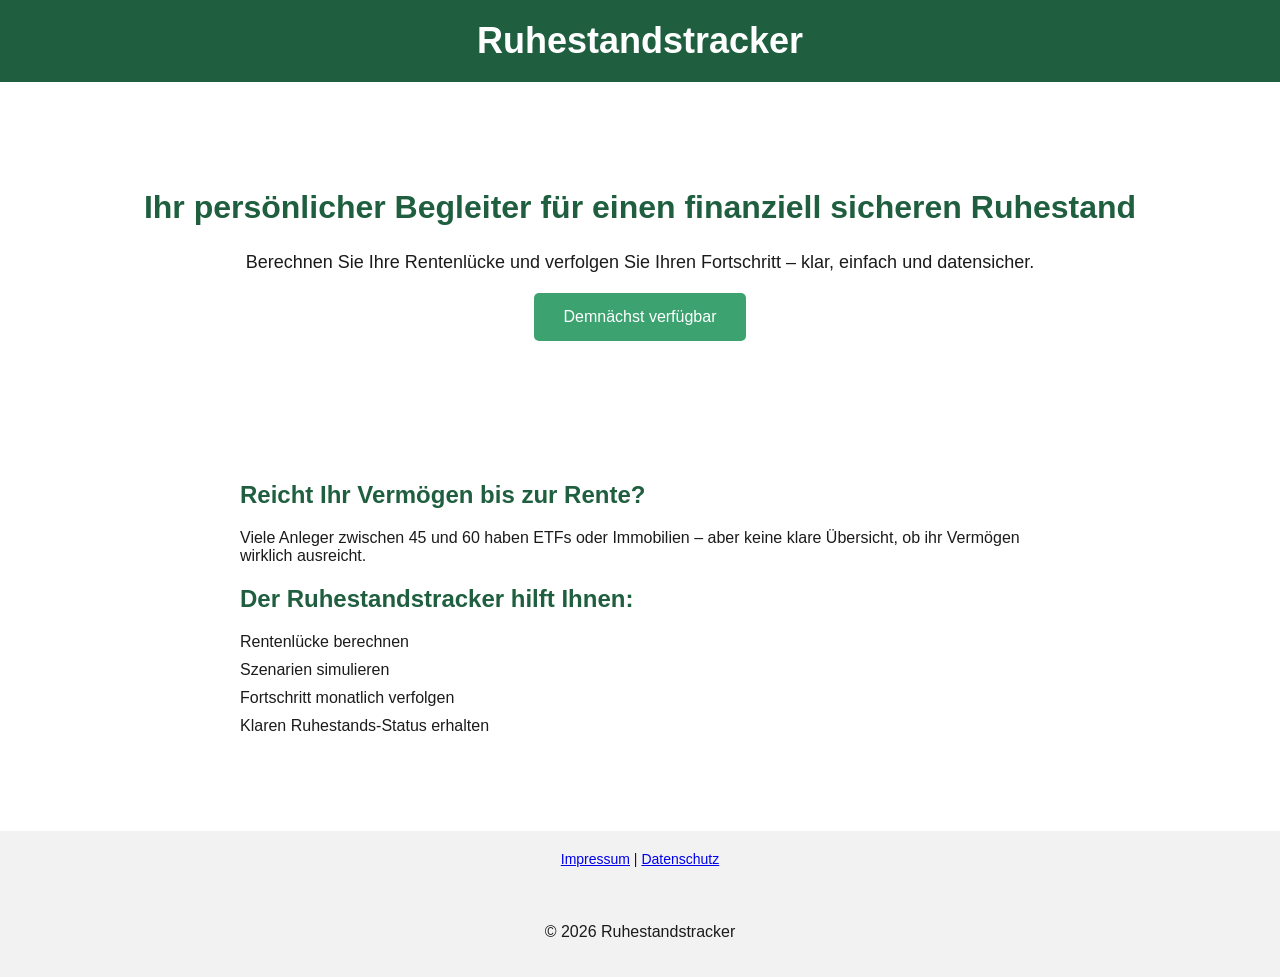
==== index.html @ d29de263 "Update index.html" ====
<!DOCTYPE html>
<html lang="de">
    <head>
        <title>Ruhestandtracker – Finanzielle Freiheit & Ruhestand planen</title>
        <link rel="stylesheet" href="style.css">
        
        <meta name="description" content="Berechne einfach, wann du finanziell unabhängig wirst. Der Ruhestandtracker zeigt dir Kapitalentwicklung, Sparrate und dein Ziel zur finanziellen Freiheit.">
        
        <meta name="viewport" content="width=device-width, initial-scale=1.0">
        
        <meta charset="UTF-8">
    </head>
<body>

<header>
    <div class="logo">Ruhestandstracker</div>
</header>

<section class="hero">
    <h1>Ihr persönlicher Begleiter für einen finanziell sicheren Ruhestand</h1>
    <p>Berechnen Sie Ihre Rentenlücke und verfolgen Sie Ihren Fortschritt – klar, einfach und datensicher.</p>
    <button>Demnächst verfügbar</button>
</section>

<section class="content">
    <h2>Reicht Ihr Vermögen bis zur Rente?</h2>
    <p>Viele Anleger zwischen 45 und 60 haben ETFs oder Immobilien – aber keine klare Übersicht, ob ihr Vermögen wirklich ausreicht.</p>

    <h2>Der Ruhestandstracker hilft Ihnen:</h2>
    <ul>
        <li>Rentenlücke berechnen</li>
        <li>Szenarien simulieren</li>
        <li>Fortschritt monatlich verfolgen</li>
        <li>Klaren Ruhestands-Status erhalten</li>
    </ul>
</section>
<footer style="margin-top:40px; font-size:14px;">
    <a href="/impressum.html">Impressum</a> |
    <a href="/datenschutz.html">Datenschutz</a>
  </footer>
<footer>
    <p>© 2026 Ruhestandstracker</p>
</footer>

</body>
</html>
---- style.css ----
body {
    margin: 0;
    font-family: Arial, sans-serif;
    background-color: #ffffff;
    color: #1b1b1b;
}

header {
    background-color: #1f5f3f;
    padding: 20px;
    text-align: center;
}

.logo {
    color: white;
    font-size: 36px;
    font-weight: bold;
}

.hero {
    text-align: center;
    padding: 80px 20px;
}

.hero h1 {
    font-size: 32px;
    color: #1f5f3f;
}

.hero p {
    font-size: 18px;
    margin: 20px 0;
}

button {
    background-color: #3ca370;
    color: white;
    padding: 15px 30px;
    border: none;
    font-size: 16px;
    cursor: pointer;
    border-radius: 5px;
}

button:hover {
    background-color: #2e8058;
}

.content {
    max-width: 800px;
    margin: auto;
    padding: 40px 20px;
}

.content h2 {
    color: #1f5f3f;
}

ul {
    list-style: none;
    padding: 0;
}

ul li {
    margin: 10px 0;
}

footer {
    text-align: center;
    padding: 20px;
    background-color: #f2f2f2;
}
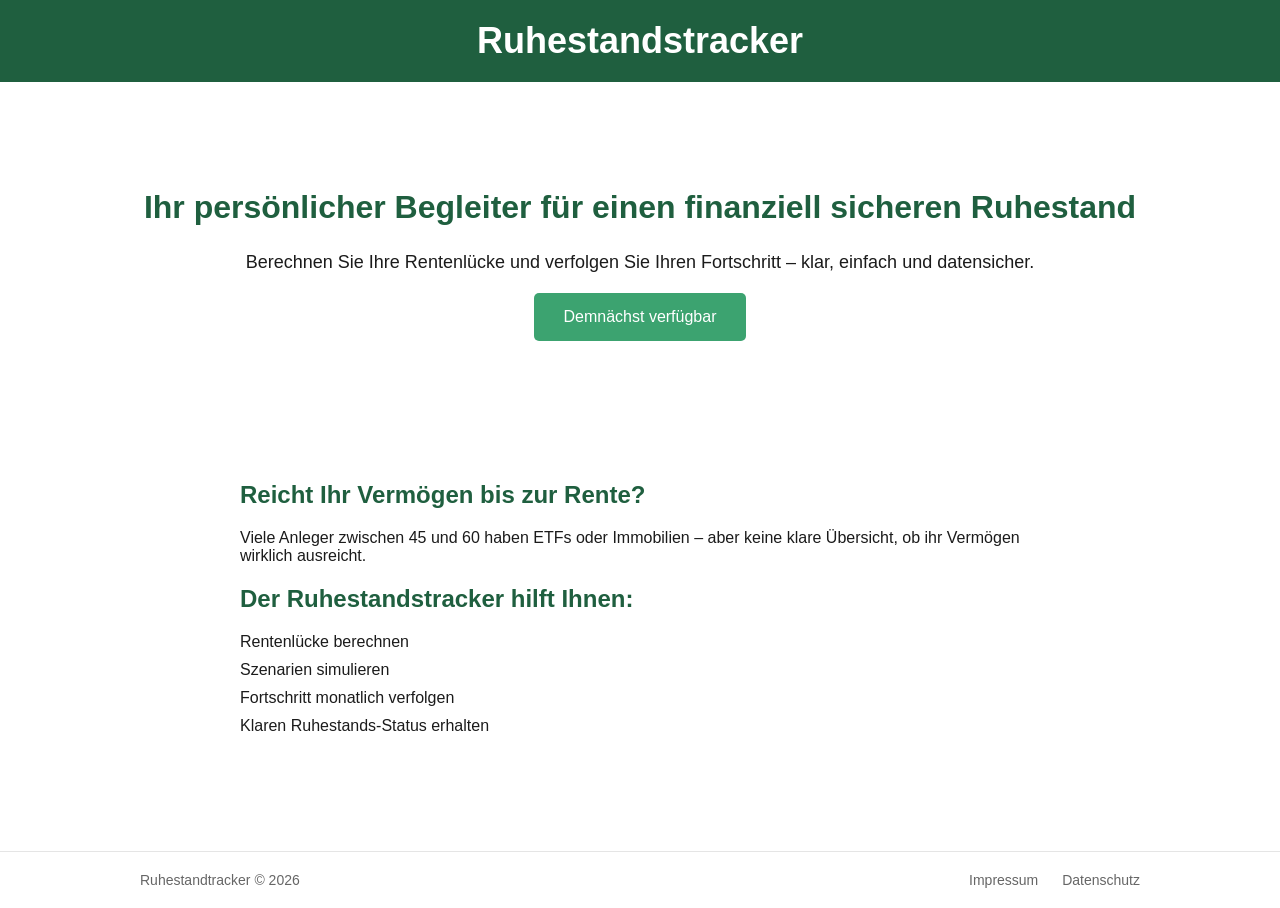
==== commit 43eccd47: "improve layout" ====
--- a/index.html
+++ b/index.html
@@ -34,12 +34,19 @@
         <li>Klaren Ruhestands-Status erhalten</li>
     </ul>
 </section>
-<footer style="margin-top:40px; font-size:14px;">
-    <a href="/impressum.html">Impressum</a> |
-    <a href="/datenschutz.html">Datenschutz</a>
-  </footer>
 <footer>
-    <p>© 2026 Ruhestandstracker</p>
+<div class="footer-container">
+
+<div class="footer-left">
+Ruhestandtracker © 2026
+</div>
+
+<div class="footer-right">
+<a href="/impressum.html">Impressum</a>
+<a href="/datenschutz.html">Datenschutz</a>
+</div>
+
+</div>
 </footer>
 
 </body>
--- a/style.css
+++ b/style.css
@@ -65,8 +65,29 @@
     margin: 10px 0;
 }
 
-footer {
-    text-align: center;
-    padding: 20px;
-    background-color: #f2f2f2;
+footer{
+    margin-top:60px;
+    padding:20px 0;
+    border-top:1px solid #e5e5e5;
+    font-size:14px;
+    color:#666;
+}
+
+.footer-container{
+    max-width:1000px;
+    margin:auto;
+    padding:0 20px;
+    display:flex;
+    justify-content:space-between;
+    align-items:center;
+}
+
+.footer-right a{
+    margin-left:20px;
+    text-decoration:none;
+    color:#666;
+}
+
+.footer-right a:hover{
+    text-decoration:underline;
 }
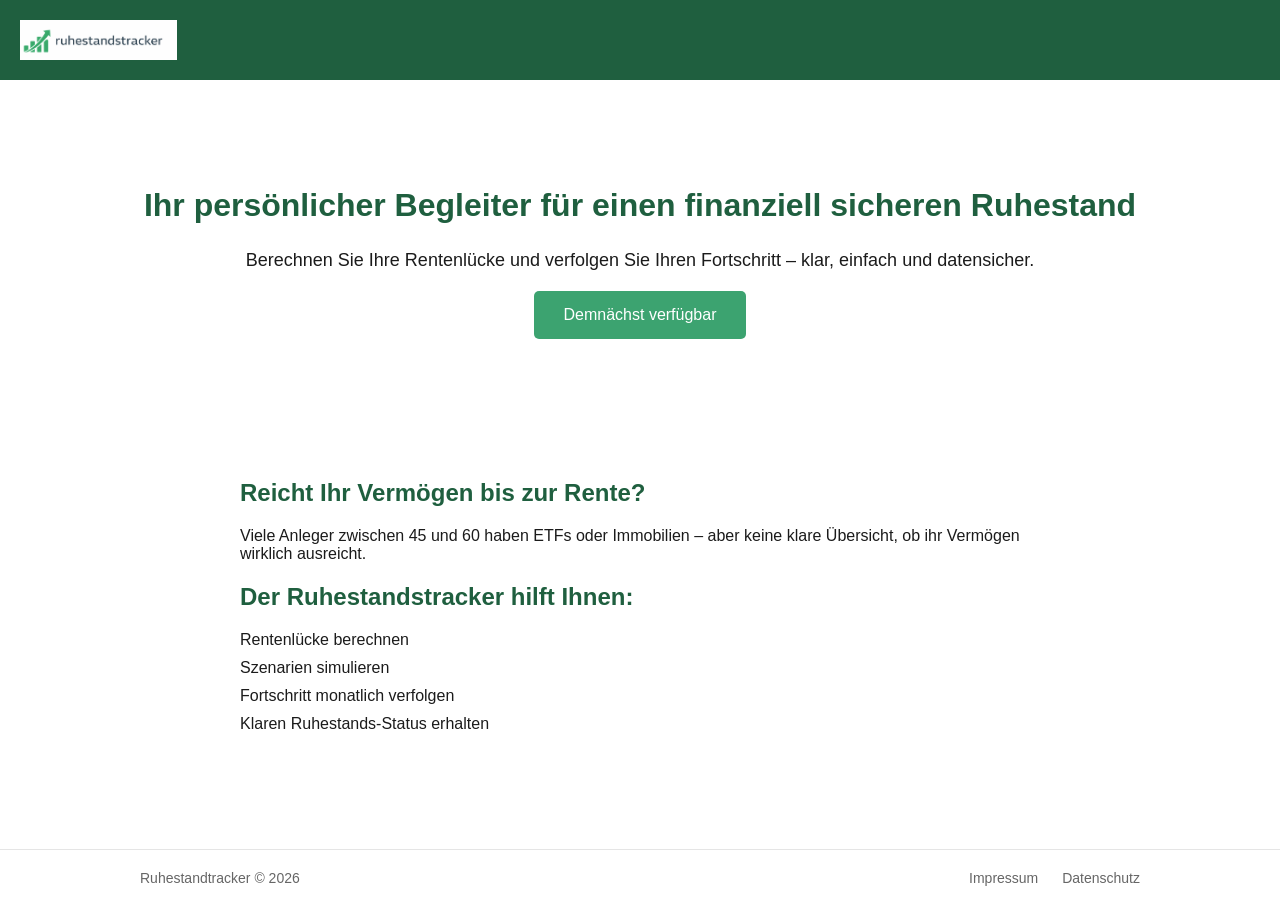
==== commit 5ff79850: "landing page" ====
--- a/index.html
+++ b/index.html
@@ -5,15 +5,17 @@
         <link rel="stylesheet" href="style.css">
         
         <meta name="description" content="Berechne einfach, wann du finanziell unabhängig wirst. Der Ruhestandtracker zeigt dir Kapitalentwicklung, Sparrate und dein Ziel zur finanziellen Freiheit.">
-        
+        <meta name="google-site-verification" content="WqWI97N9CXckXibmwUy0NrQ3UFoDO1MMQ93mCoR0p_M" />
         <meta name="viewport" content="width=device-width, initial-scale=1.0">
         
         <meta charset="UTF-8">
+        <meta name="robots" content="index, follow">
+        <link rel="icon" type="image/png" href="/assets/favicon.png">
     </head>
 <body>
 
-<header>
-    <div class="logo">Ruhestandstracker</div>
+<header class="header">
+    <img src="/assets/logo.png" class="logo">
 </header>
 
 <section class="hero">
--- a/style.css
+++ b/style.css
@@ -90,4 +90,20 @@
 
 .footer-right a:hover{
     text-decoration:underline;
-}+}
+.header{
+    display:flex;
+    align-items:center;
+    padding:20px;
+    }
+    
+    .logo{
+    height:40px;
+    margin-right:10px;
+    }
+    
+    .brand{
+    font-size:22px;
+    font-weight:600;
+    color:#1f7a63;
+    }
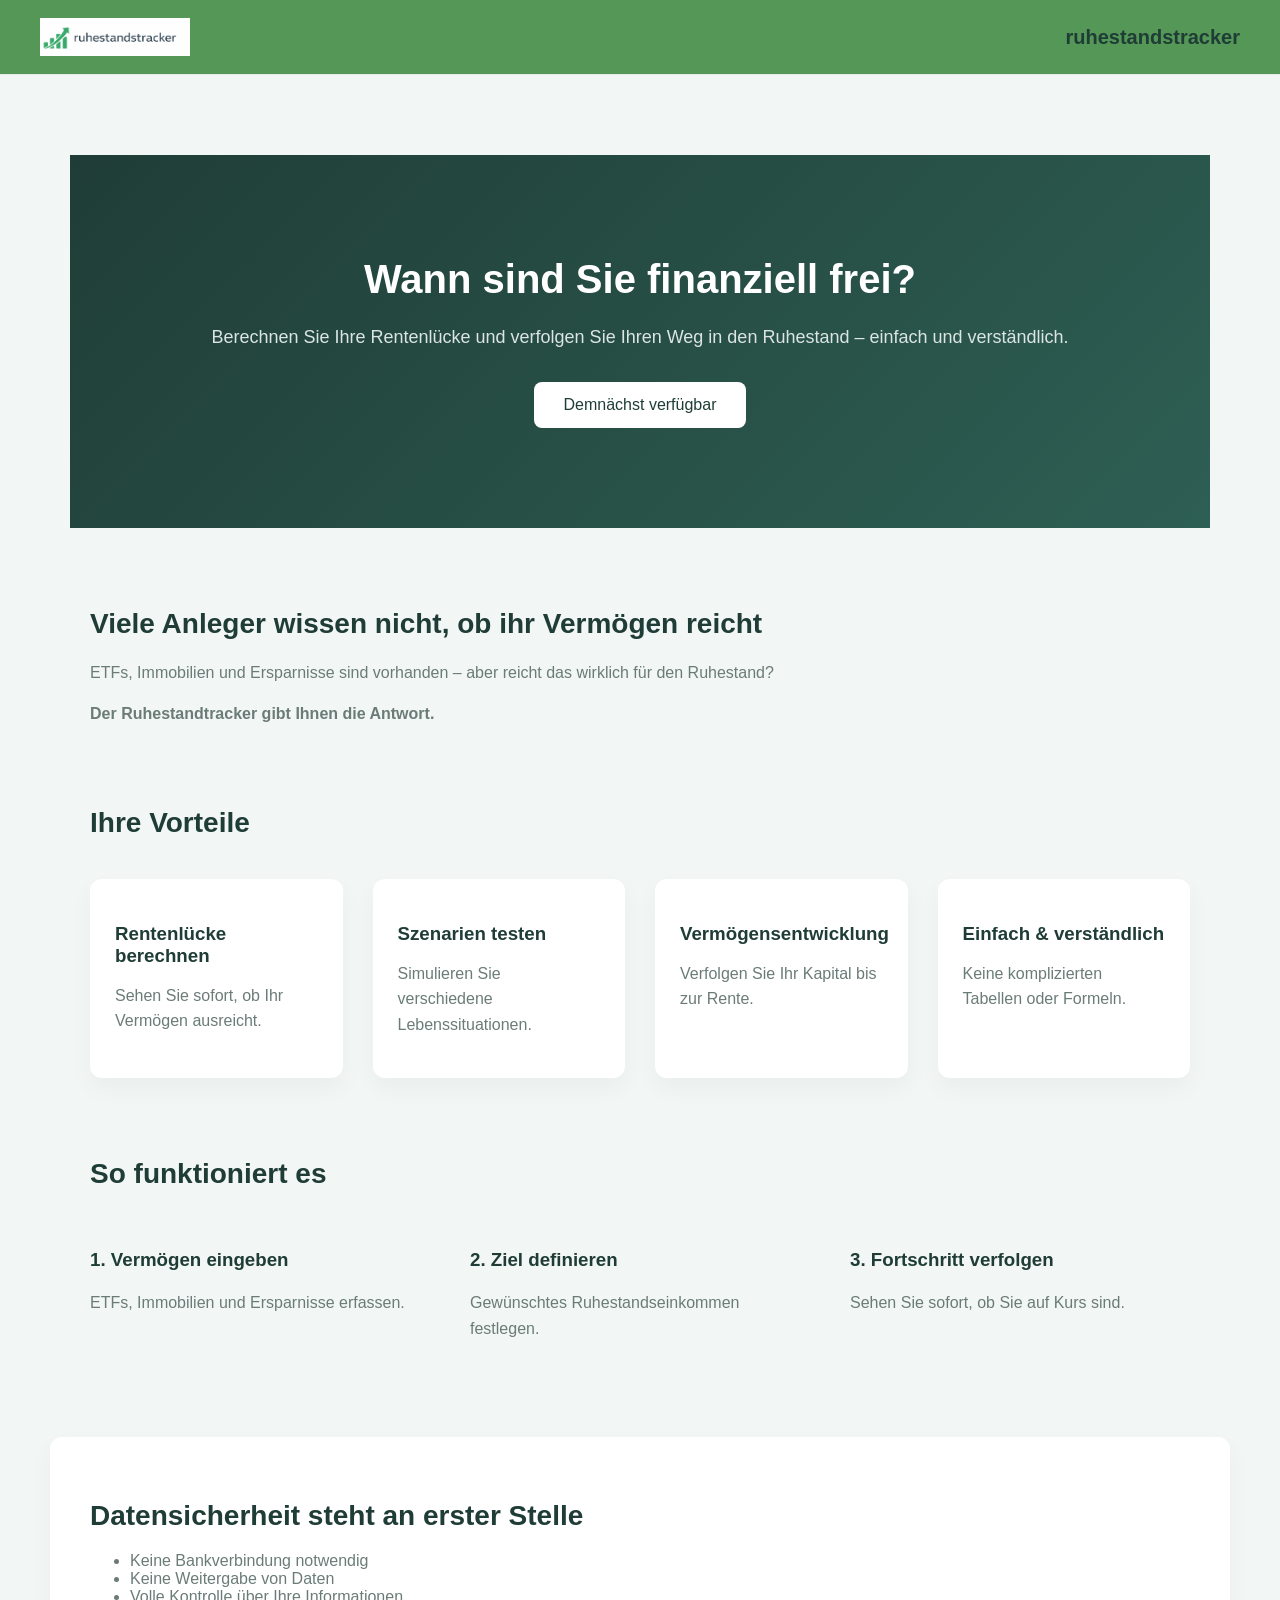
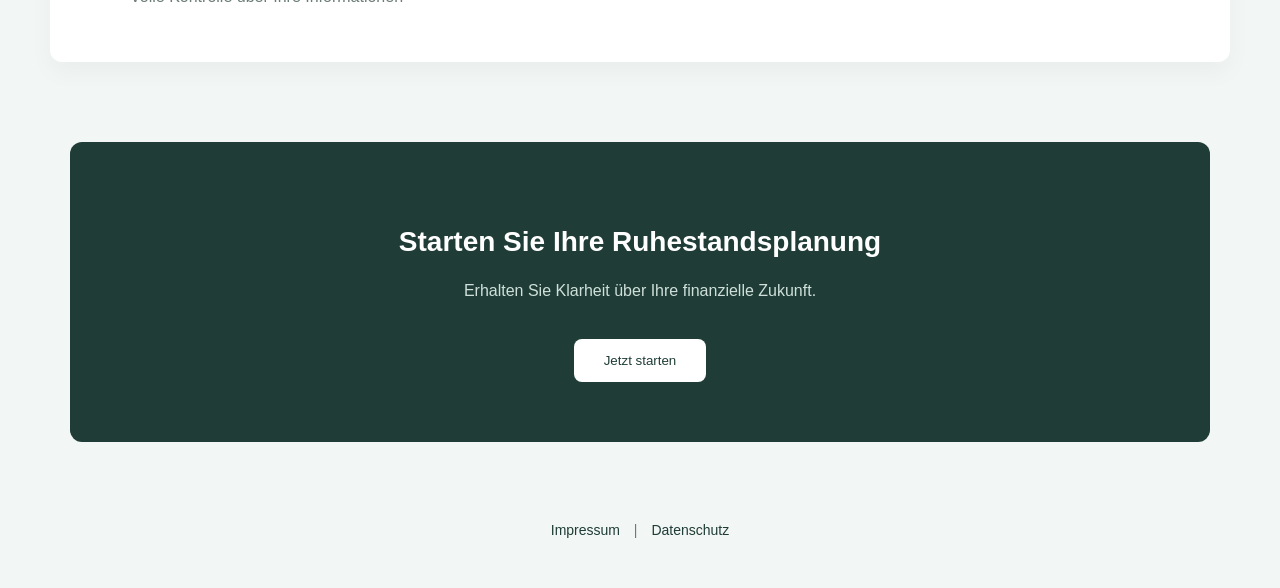
==== commit d621cfb5: "landing page_2" ====
--- a/index.html
+++ b/index.html
@@ -1,55 +1,108 @@
 <!DOCTYPE html>
 <html lang="de">
-    <head>
-        <title>Ruhestandtracker – Finanzielle Freiheit & Ruhestand planen</title>
-        <link rel="stylesheet" href="style.css">
-        
-        <meta name="description" content="Berechne einfach, wann du finanziell unabhängig wirst. Der Ruhestandtracker zeigt dir Kapitalentwicklung, Sparrate und dein Ziel zur finanziellen Freiheit.">
-        <meta name="google-site-verification" content="WqWI97N9CXckXibmwUy0NrQ3UFoDO1MMQ93mCoR0p_M" />
-        <meta name="viewport" content="width=device-width, initial-scale=1.0">
-        
-        <meta charset="UTF-8">
-        <meta name="robots" content="index, follow">
-        <link rel="icon" type="image/png" href="/assets/favicon.png">
-    </head>
+<head>
+<meta charset="UTF-8">
+<meta name="viewport" content="width=device-width, initial-scale=1.0">
+
+<title>Ruhestandtracker – Finanzielle Freiheit planen</title>
+<meta name="description" content="Berechne deine Rentenlücke und plane deinen Ruhestand einfach und verständlich.">
+
+<link rel="icon" href="/assets/favicon.png">
+<link rel="stylesheet" href="style.css">
+
+
+</head>
+
 <body>
 
 <header class="header">
-    <img src="/assets/logo.png" class="logo">
+<img src="/assets/logo.png" class="logo">
+<span class="brand">ruhestandstracker</span>
 </header>
 
 <section class="hero">
-    <h1>Ihr persönlicher Begleiter für einen finanziell sicheren Ruhestand</h1>
-    <p>Berechnen Sie Ihre Rentenlücke und verfolgen Sie Ihren Fortschritt – klar, einfach und datensicher.</p>
-    <button>Demnächst verfügbar</button>
+<h1>Wann sind Sie finanziell frei?</h1>
+<p>Berechnen Sie Ihre Rentenlücke und verfolgen Sie Ihren Weg in den Ruhestand – einfach und verständlich.</p>
+<button class="cta-button">Demnächst verfügbar</button>
 </section>
 
-<section class="content">
-    <h2>Reicht Ihr Vermögen bis zur Rente?</h2>
-    <p>Viele Anleger zwischen 45 und 60 haben ETFs oder Immobilien – aber keine klare Übersicht, ob ihr Vermögen wirklich ausreicht.</p>
+<section>
+<h2>Viele Anleger wissen nicht, ob ihr Vermögen reicht</h2>
+<p>ETFs, Immobilien und Ersparnisse sind vorhanden – aber reicht das wirklich für den Ruhestand?</p>
+<p><strong>Der Ruhestandtracker gibt Ihnen die Antwort.</strong></p>
+</section>
 
-    <h2>Der Ruhestandstracker hilft Ihnen:</h2>
-    <ul>
-        <li>Rentenlücke berechnen</li>
-        <li>Szenarien simulieren</li>
-        <li>Fortschritt monatlich verfolgen</li>
-        <li>Klaren Ruhestands-Status erhalten</li>
-    </ul>
-</section>
-<footer>
-<div class="footer-container">
+<section>
+<h2>Ihre Vorteile</h2>
 
-<div class="footer-left">
-Ruhestandtracker © 2026
+<div class="feature-grid">
+
+<div class="feature">
+<h3>Rentenlücke berechnen</h3>
+<p>Sehen Sie sofort, ob Ihr Vermögen ausreicht.</p>
 </div>
 
-<div class="footer-right">
-<a href="/impressum.html">Impressum</a>
-<a href="/datenschutz.html">Datenschutz</a>
+<div class="feature">
+<h3>Szenarien testen</h3>
+<p>Simulieren Sie verschiedene Lebenssituationen.</p>
+</div>
+
+<div class="feature">
+<h3>Vermögensentwicklung</h3>
+<p>Verfolgen Sie Ihr Kapital bis zur Rente.</p>
+</div>
+
+<div class="feature">
+<h3>Einfach & verständlich</h3>
+<p>Keine komplizierten Tabellen oder Formeln.</p>
 </div>
 
 </div>
+</section>
+
+<section>
+<h2>So funktioniert es</h2>
+
+<div class="steps">
+
+<div class="step">
+<h3>1. Vermögen eingeben</h3>
+<p>ETFs, Immobilien und Ersparnisse erfassen.</p>
+</div>
+
+<div class="step">
+<h3>2. Ziel definieren</h3>
+<p>Gewünschtes Ruhestandseinkommen festlegen.</p>
+</div>
+
+<div class="step">
+<h3>3. Fortschritt verfolgen</h3>
+<p>Sehen Sie sofort, ob Sie auf Kurs sind.</p>
+</div>
+
+</div>
+
+</section>
+
+<section class="trust">
+<h2>Datensicherheit steht an erster Stelle</h2>
+<ul>
+<li>Keine Bankverbindung notwendig</li>
+<li>Keine Weitergabe von Daten</li>
+<li>Volle Kontrolle über Ihre Informationen</li>
+</ul>
+</section>
+
+<section class="cta">
+<h2>Starten Sie Ihre Ruhestandsplanung</h2>
+<p>Erhalten Sie Klarheit über Ihre finanzielle Zukunft.</p>
+<button>Jetzt starten</button>
+</section>
+
+<footer>
+<a href="/impressum.html">Impressum</a> |
+<a href="/datenschutz.html">Datenschutz</a>
 </footer>
 
 </body>
-</html>
+</html>
--- a/style.css
+++ b/style.css
@@ -1,109 +1,198 @@
-body {
-    margin: 0;
-    font-family: Arial, sans-serif;
-    background-color: #ffffff;
-    color: #1b1b1b;
-}
-
-header {
-    background-color: #1f5f3f;
-    padding: 20px;
-    text-align: center;
-}
-
-.logo {
-    color: white;
-    font-size: 36px;
-    font-weight: bold;
-}
-
-.hero {
-    text-align: center;
-    padding: 80px 20px;
-}
-
-.hero h1 {
-    font-size: 32px;
-    color: #1f5f3f;
-}
-
-.hero p {
-    font-size: 18px;
-    margin: 20px 0;
-}
-
-button {
-    background-color: #3ca370;
-    color: white;
-    padding: 15px 30px;
-    border: none;
-    font-size: 16px;
-    cursor: pointer;
-    border-radius: 5px;
-}
-
-button:hover {
-    background-color: #2e8058;
-}
-
-.content {
-    max-width: 800px;
-    margin: auto;
-    padding: 40px 20px;
-}
-
-.content h2 {
-    color: #1f5f3f;
-}
-
-ul {
-    list-style: none;
-    padding: 0;
-}
-
-ul li {
-    margin: 10px 0;
-}
-
-footer{
-    margin-top:60px;
-    padding:20px 0;
-    border-top:1px solid #e5e5e5;
-    font-size:14px;
-    color:#666;
-}
-
-.footer-container{
-    max-width:1000px;
-    margin:auto;
-    padding:0 20px;
-    display:flex;
-    justify-content:space-between;
-    align-items:center;
-}
-
-.footer-right a{
-    margin-left:20px;
-    text-decoration:none;
-    color:#666;
-}
-
-.footer-right a:hover{
-    text-decoration:underline;
-}
-.header{
+body{
+    margin:0;
+    font-family: -apple-system, BlinkMacSystemFont, "Segoe UI", Roboto, Arial, sans-serif;
+    background:#f2f6f4; /* leicht grünlich */
+    color:#0f1f1c;
+    }
+    
+    /* HEADER */
+    
+    .header{
+    position:sticky;
+    top:0;
+    z-index:1000;
+    
     display:flex;
     align-items:center;
-    padding:20px;
+    justify-content:space-between;
+    
+    padding:18px 40px;
+    background:rgba(57, 135, 58, 0.85);
+    backdrop-filter:blur(10px);
+    
+    border-bottom:1px solid #e6ebe9;
     }
     
     .logo{
-    height:40px;
+    height:38px;
     margin-right:10px;
     }
     
     .brand{
-    font-size:22px;
+    font-size:20px;
     font-weight:600;
-    color:#1f7a63;
+    color:#1f3d36;
+    }
+    
+    /* HERO */
+    
+    .hero{
+    text-align:center;
+    padding:100px 20px;
+    background:linear-gradient(135deg,#1f3d36,#2e5f54);
+    color:white;
+    }
+    
+    .hero h1{
+    font-size:40px;
+    max-width:800px;
+    margin:0 auto 20px;
+    line-height:1.2;
+    }
+    
+    .hero p{
+    font-size:18px;
+    color:#dbe5e2;
+    margin-bottom:30px;
+    }
+    
+    .cta-button{
+    background:white;
+    color:#1f3d36;
+    border:none;
+    padding:14px 30px;
+    font-size:16px;
+    border-radius:8px;
+    cursor:pointer;
+    transition:all 0.2s ease;
+    }
+    
+    .cta-button:hover{
+    transform:translateY(-2px);
+    box-shadow:0 6px 15px rgba(0,0,0,0.1);
+    }
+    
+    /* GENERAL SECTIONS */
+    
+    section{
+    max-width:1100px;
+    margin:80px auto;
+    padding:0 20px;
+    }
+    
+    h2{
+    color:#1f3d36;
+    font-size:28px;
+    margin-bottom:20px;
+    }
+    
+    p{
+    color:#6b7c78;
+    line-height:1.6;
+    }
+    
+    /* FEATURES */
+    
+    .feature-grid{
+    display:grid;
+    grid-template-columns:repeat(auto-fit,minmax(240px,1fr));
+    gap:30px;
+    margin-top:40px;
+    }
+    
+    .feature{
+    background:white;
+    padding:25px;
+    border-radius:12px;
+    box-shadow:0 10px 25px rgba(0,0,0,0.04);
+    transition:all 0.2s ease;
+    }
+    
+    .feature:hover{
+    transform:translateY(-5px);
+    box-shadow:0 15px 35px rgba(0,0,0,0.08);
+    }
+    
+    .feature h3{
+    margin-bottom:10px;
+    color:#1f3d36;
+    }
+    
+    /* STEPS */
+    
+    .steps{
+    display:flex;
+    gap:40px;
+    margin-top:40px;
+    flex-wrap:wrap;
+    }
+    
+    .step{
+    flex:1;
+    min-width:250px;
+    }
+    
+    .step h3{
+    color:#1f3d36;
+    }
+    
+    /* TRUST BOX */
+    
+    .trust{
+    background:white;
+    padding:40px;
+    border-radius:12px;
+    box-shadow:0 10px 25px rgba(0,0,0,0.04);
+    }
+    
+    .trust ul{
+    margin-top:15px;
+    color:#6b7c78;
+    }
+    
+    /* CTA */
+    
+    .cta{
+    text-align:center;
+    background:#1f3d36;
+    color:white;
+    padding:60px 20px;
+    border-radius:12px;
+    }
+    
+    .cta h2{
+    color:white;
+    }
+    
+    .cta p{
+    color:#cfe0db;
+    }
+    
+    .cta button{
+    margin-top:20px;
+    background:white;
+    color:#1f3d36;
+    padding:14px 30px;
+    border:none;
+    border-radius:8px;
+    cursor:pointer;
+    }
+    
+    /* FOOTER */
+    
+    footer{
+    text-align:center;
+    margin:50px 0;
+    font-size:14px;
+    color:#6b7c78;
+    }
+    
+    footer a{
+    color:#1f3d36;
+    text-decoration:none;
+    margin:0 10px;
+    }
+    
+    footer a:hover{
+    text-decoration:underline;
     }
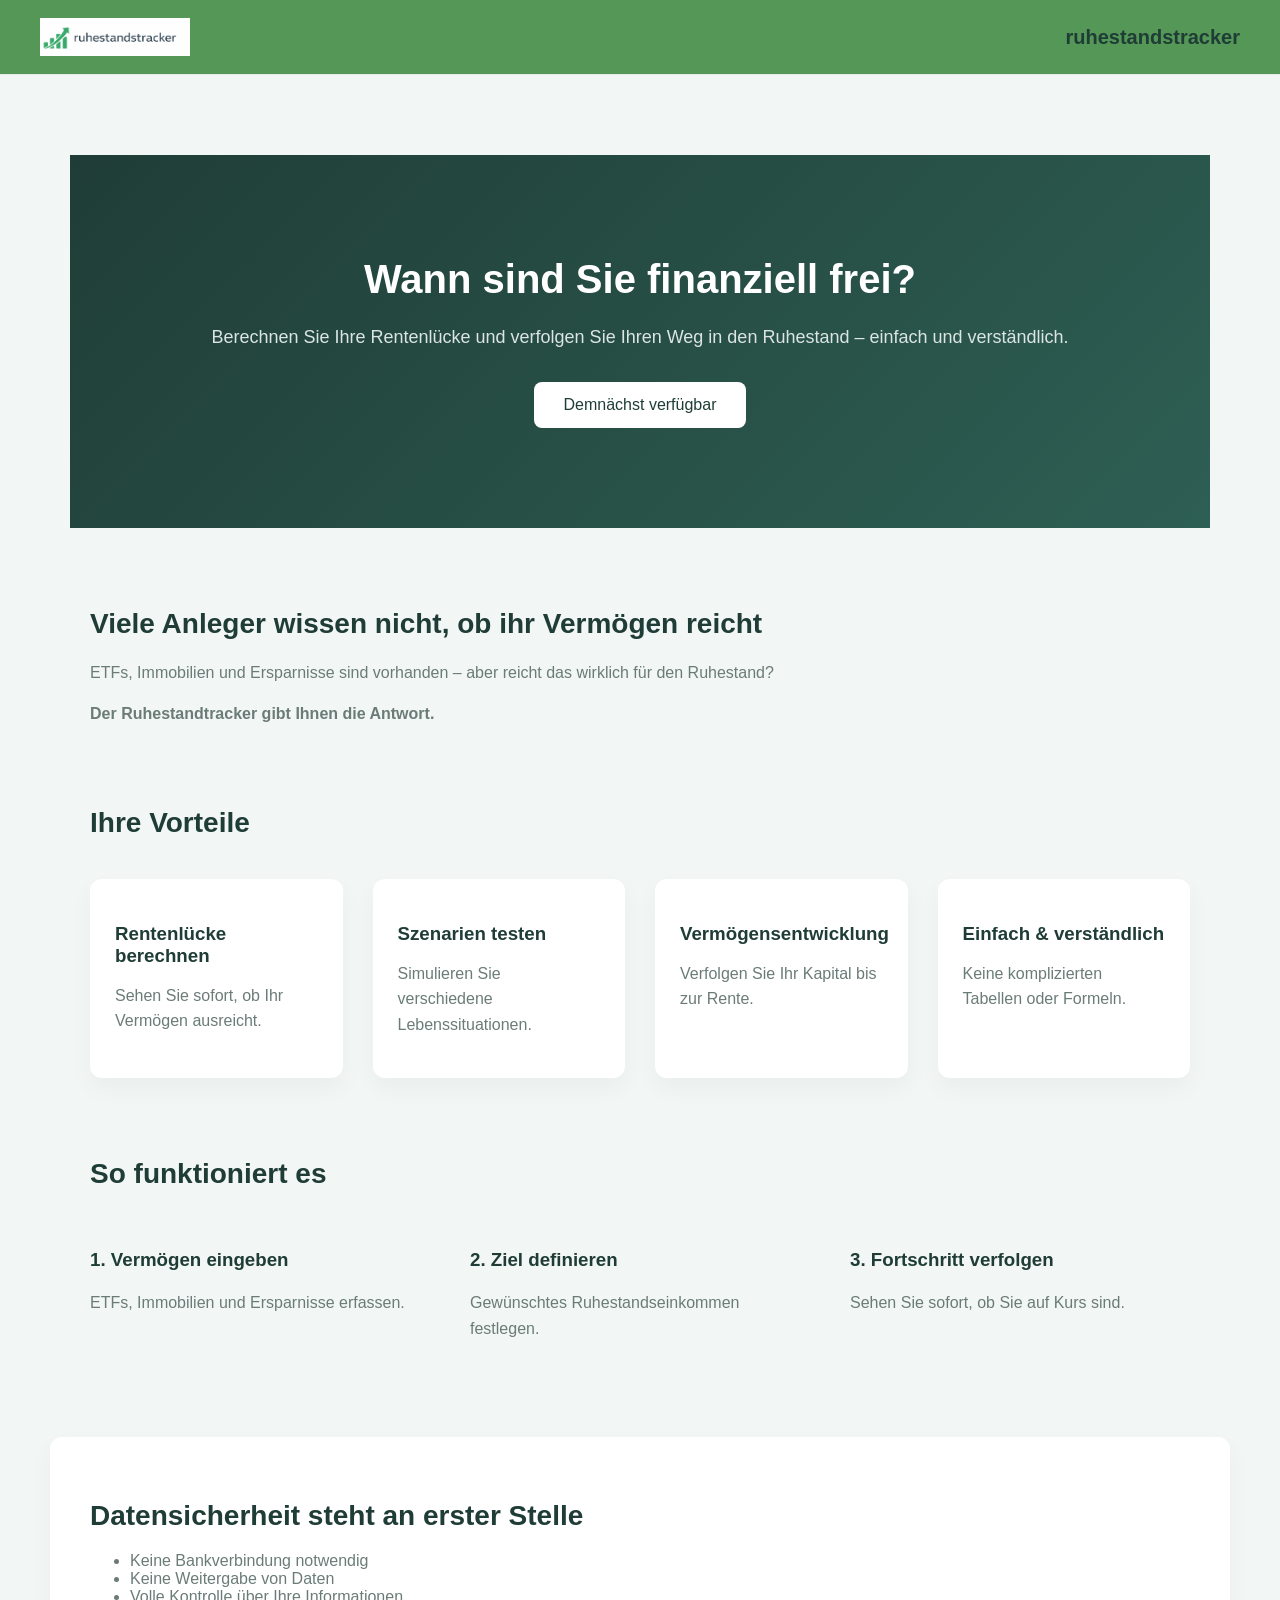
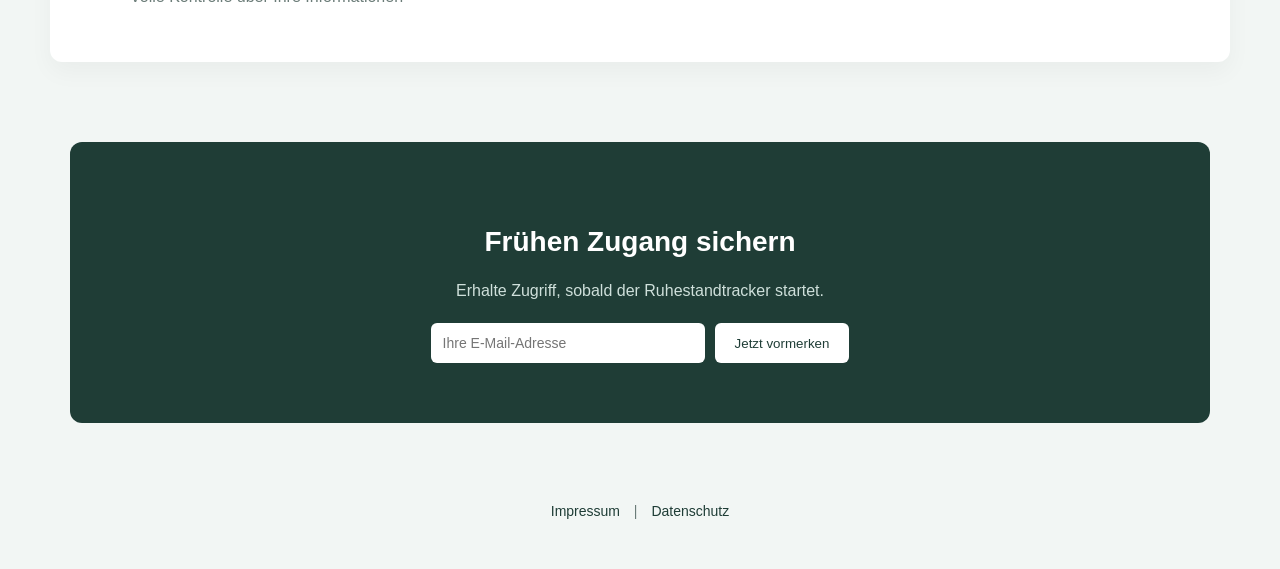
==== commit 92eaaa8b: "cta" ====
--- a/index.html
+++ b/index.html
@@ -94,10 +94,23 @@
 </section>
 
 <section class="cta">
-<h2>Starten Sie Ihre Ruhestandsplanung</h2>
-<p>Erhalten Sie Klarheit über Ihre finanzielle Zukunft.</p>
-<button>Jetzt starten</button>
-</section>
+
+    <h2>Frühen Zugang sichern</h2>
+    <p>Erhalte Zugriff, sobald der Ruhestandtracker startet.</p>
+    
+    <form action="https://formspree.io/f/abcdwxyz" method="POST">
+    
+    <input 
+    type="email" 
+    name="email" 
+    placeholder="Ihre E-Mail-Adresse" 
+    required>
+    
+    <button type="submit">Jetzt vormerken</button>
+    
+    </form>
+    
+    </section>
 
 <footer>
 <a href="/impressum.html">Impressum</a> |
--- a/style.css
+++ b/style.css
@@ -168,15 +168,30 @@
     color:#cfe0db;
     }
     
-    .cta button{
-    margin-top:20px;
-    background:white;
-    color:#1f3d36;
-    padding:14px 30px;
-    border:none;
-    border-radius:8px;
-    cursor:pointer;
-    }
+    .cta form{
+        margin-top:20px;
+        display:flex;
+        justify-content:center;
+        gap:10px;
+        flex-wrap:wrap;
+        }
+        
+        .cta input{
+        padding:12px;
+        border-radius:6px;
+        border:none;
+        min-width:250px;
+        font-size:14px;
+        }
+        
+        .cta button{
+        background:white;
+        color:#1f3d36;
+        padding:12px 20px;
+        border:none;
+        border-radius:6px;
+        cursor:pointer;
+        }
     
     /* FOOTER */
     
